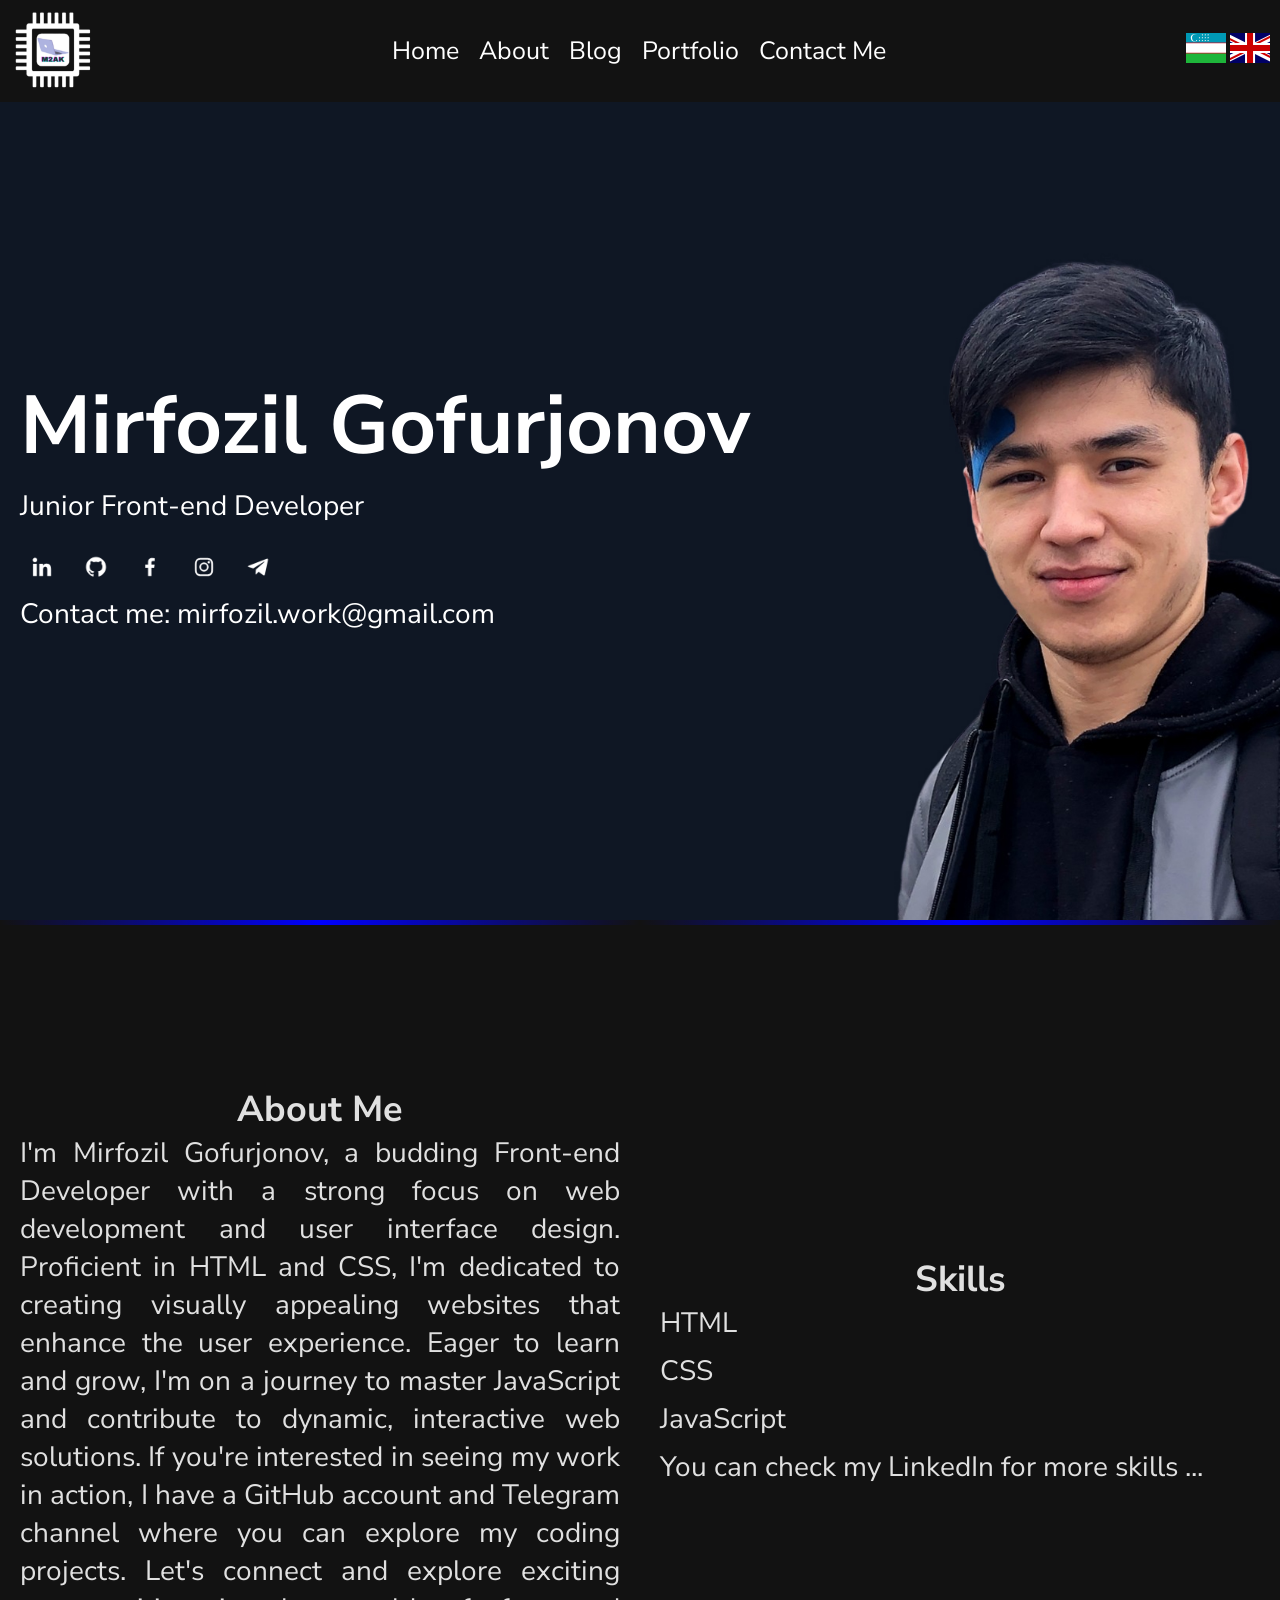
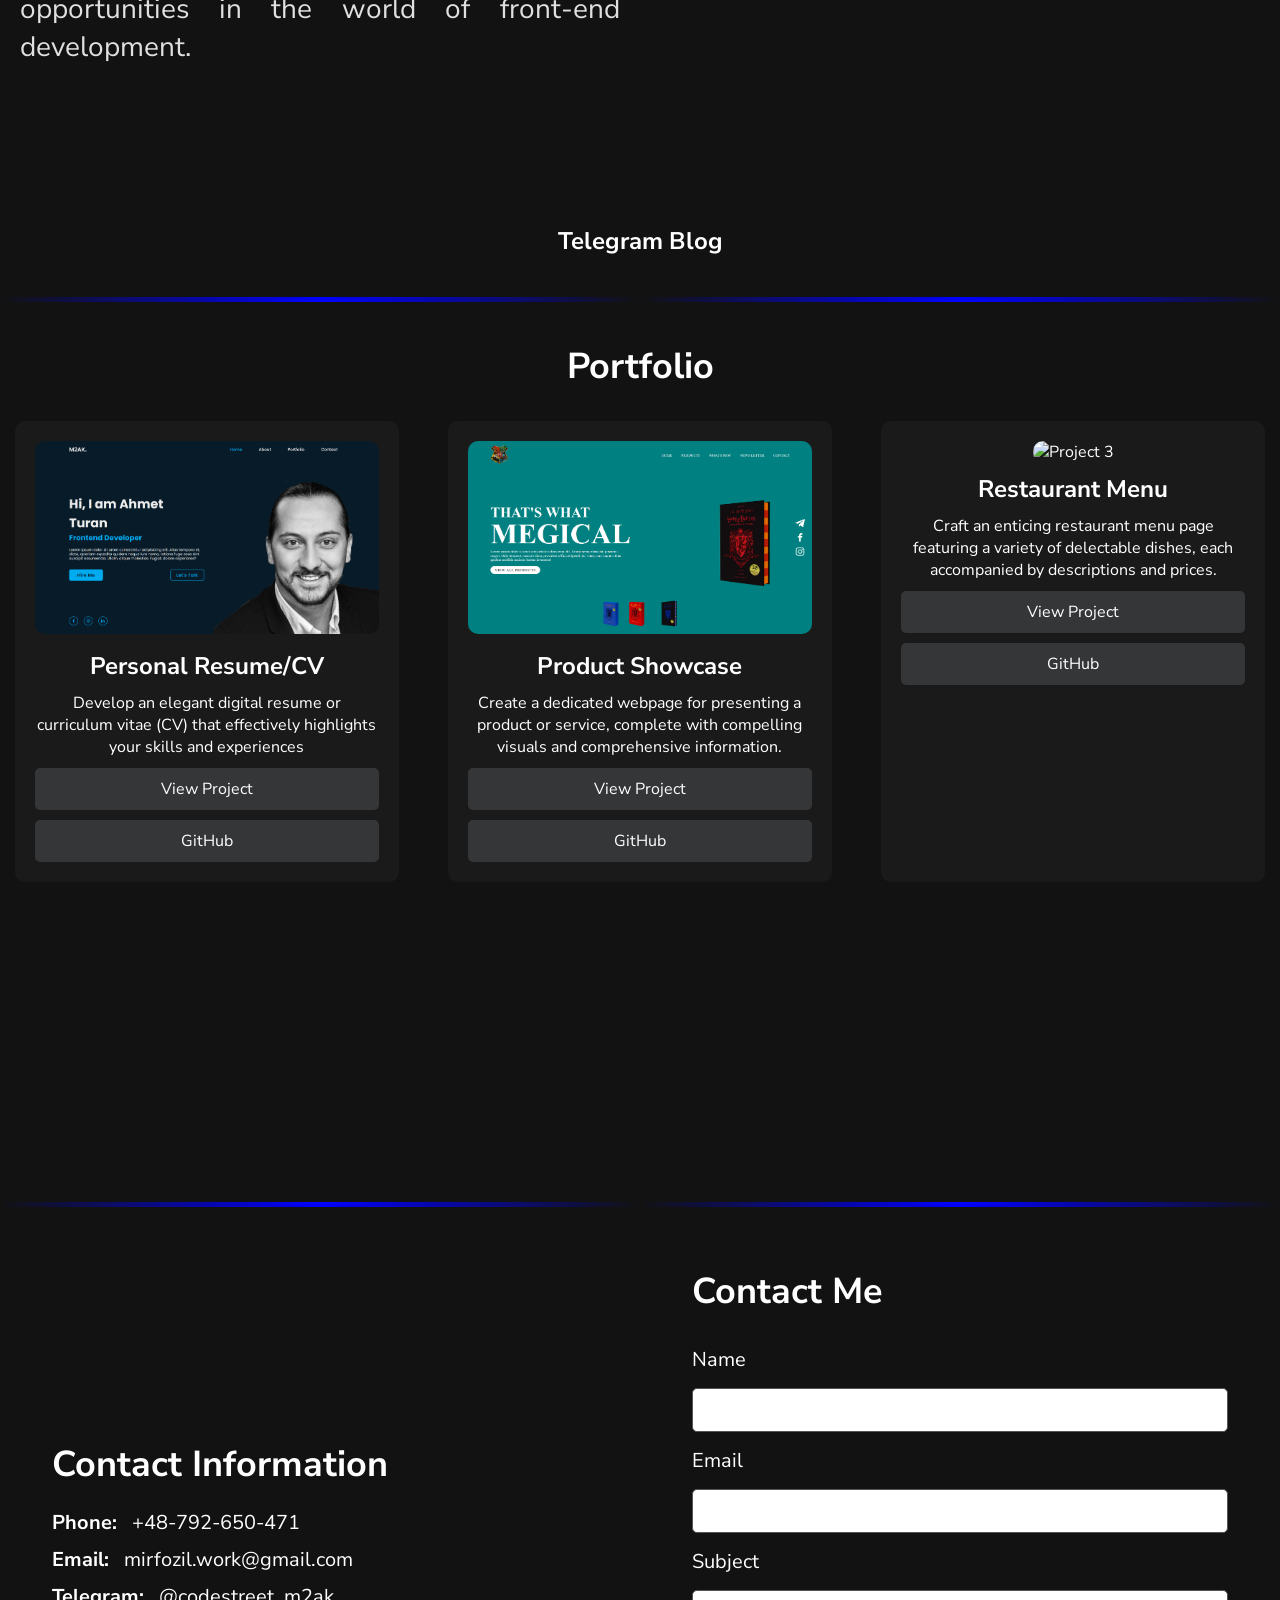
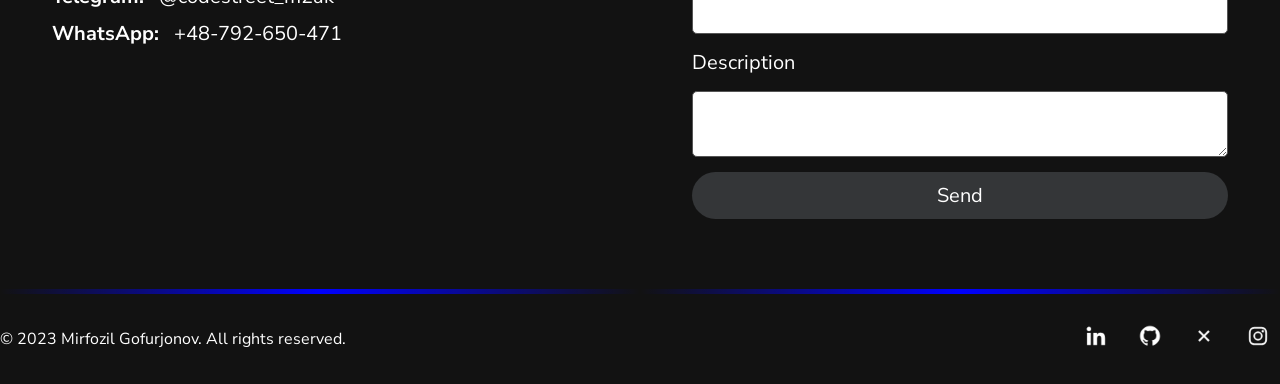
==== index.html @ dca867b8 "first commit" ====
<!DOCTYPE html>
<html lang="en">
<head>
    <meta charset="UTF-8">
    <meta name="viewport" content="width=device-width, initial-scale=1.0">
    <!-- Styles -->
    <link rel="stylesheet" href="styles.css">
    <!-- Fonts -->
    <link rel="preconnect" href="https://fonts.googleapis.com">
    <link rel="preconnect" href="https://fonts.gstatic.com" crossorigin>
    <link href="https://fonts.googleapis.com/css2?family=Nunito+Sans:ital,opsz,wght@0,6..12,200;0,6..12,300;0,6..12,400;0,6..12,500;0,6..12,600;0,6..12,700;0,6..12,800;0,6..12,900;0,6..12,1000;1,6..12,200;1,6..12,300;1,6..12,400;1,6..12,500;1,6..12,600;1,6..12,700;1,6..12,800;1,6..12,900;1,6..12,1000&display=swap" rel="stylesheet">
    <!-- Title -->
    <title>Mirfozil Gofurjonov's Portfolio</title>
</head>
<body>

    <header class="dark-header">
        <div class="logo">
            <a href="Uzb_index.html"><img src="img/logo/logo.png" alt="logo"></a>
        </div>
        <nav>
            <ul>
                <li><a href="#home">Home</a></li>
                <li><a href="#about">About</a></li>
                <li><a href="#blog">Blog</a></li>
                <li><a href="#portfolio">Portfolio</a></li>
                <li><a href="#contact">Contact Me</a></li>
            </ul>
        </nav>
        <div class="language-flags">
            <a href="Uzb_index.html"><img src="img/flag/uzb.svg" alt="Uzbek Flag"></a>
            <a href="index.html"><img src="img/flag/gbr.svg" alt="English Flag"></a>
        </div>
    </header>

    <section id="home" class="home-section">
        <div class="home-content">
            <h2>Mirfozil Gofurjonov</h2>
            <p>Junior Front-end Developer</p>
            <div class="social-links">
                <a href="https://www.linkedin.com/in/m2ak-mirfozil/" target="_blank" title="LinkedIn">
                    <img src="img/icon/linkedin-logo-24.png" alt="LinkedIn">
                </a>
                <a href="https://github.com/m2ak-dev" target="_blank" title="GitHub">
                    <img src="img/icon/github-logo-24.png" alt="GitHub">
                </a>
                <a href="https://www.facebook.com/charlie.mirfozil" target="_blank" title="Facebook">
                    <img src="img/icon/facebook-logo-24.png" alt="Facebook">
                </a>
                <a href="https://www.instagram.com/mirfozil_pl/" target="_blank" title="Instagram">
                    <img src="img/icon/instagram-logo-24.png" alt="Instagram">
                </a>
                <a href="https://t.me/codestreet_m2ak" target="_blank" title="Telegram">
                    <img src="img/icon/telegram-logo-24.png" alt="Telegram">
                </a>
            </div>
            <p class="contact-me">
                Contact me: <a href="mailto:mirfozil.work@gmail.com">mirfozil.work@gmail.com</a>
            </p>
        </div>
    </section>

    <hr class="border-sections">

    <section id="about" class="about-section">
        <div class="about-summary">
            <h2>About Me</h2>
            <p>
                I'm Mirfozil Gofurjonov, a budding Front-end Developer with a strong focus on web development and user interface design. Proficient in HTML and CSS, I'm dedicated to creating visually appealing websites that enhance the user experience. Eager to learn and grow, I'm on a journey to master JavaScript and contribute to dynamic, interactive web solutions. If you're interested in seeing my work in action, I have a GitHub account and Telegram channel where you can explore my coding projects. Let's connect and explore exciting opportunities in the world of front-end development.
            </p>
        </div>
        <div class="skills">
            <h2>Skills</h2>
            <ul>
                <li>HTML</li>
                <li>CSS</li>
                <li>JavaScript</li>
                <a href="https://www.linkedin.com/in/m2ak-mirfozil/details/skills/"><li>You can check my LinkedIn for more skills ...</li></a>
                <!-- skills here -->
            </ul>
        </div>
    </section>
    
    <section id="blog" class="blog-section">        
        <h2>Telegram Blog</h2>
        <div id="telegram-post-container">
            <div class="telegram-post">
                <script async src="https://telegram.org/js/telegram-widget.js?22" data-telegram-post="codestreet/151" data-width="100%" data-userpic="true" data-color="343638" data-dark="1" data-dark-color="FFFFFF"></script>
            </div>
            <div class="telegram-post">
                <script async src="https://telegram.org/js/telegram-widget.js?22" data-telegram-post="codestreet/153" data-width="100%" data-userpic="true" data-color="343638" data-dark="1" data-dark-color="FFFFFF"></script>
            </div>
            <div class="telegram-post">
                <script async src="https://telegram.org/js/telegram-widget.js?22" data-telegram-post="codestreet/175" data-width="100%" data-userpic="true" data-color="343638" data-dark="1" data-dark-color="FFFFFF"></script>
            </div>
        </div>        
            <!-- more blog posts here -->
        </div>
    </section>
    
    <hr class="border-sections">

    <section id="portfolio" class="portfolio-section">
        <h2>Portfolio</h2>
        <div class="projects">
            <!-- Project 1 -->
            <div class="project">
                <img src="img/projects/project 1.png" alt="Project 1">
                <h3>Personal Resume/CV</h3>
                <p>Develop an elegant digital resume or curriculum vitae (CV) that effectively highlights your skills and experiences</p>
                <a href="https://enchanting-halva-7fa285.netlify.app/" target="_blank">View Project</a>
                <a href="https://github.com/m2ak-dev/6-project" target="_blank">GitHub</a>
            </div>
    
            <!-- Project 2 -->
            <div class="project">
                <img src="img/projects/project 2.png" alt="Project 2">
                <h3>Product Showcase</h3>
                <p>Create a dedicated webpage for presenting a product or service, complete with compelling visuals and comprehensive information.</p>
                <a href="https://sage-semifreddo-724158.netlify.app/" target="_blank">View Project</a>
                <a href="https://github.com/m2ak-dev/8-project" target="_blank">GitHub</a>
            </div>
    
            <!-- Project 3 -->
            <div class="project">
                <img src="img/projects/project 3.png" alt="Project 3">
                <h3>Restaurant Menu</h3>
                <p>Craft an enticing restaurant menu page featuring a variety of delectable dishes, each accompanied by descriptions and prices.</p>
                <a href="https://stately-wisp-ce8a71.netlify.app/" target="_blank">View Project</a>
                <a href="https://github.com/m2ak-dev/7-project" target="_blank">GitHub</a>
            </div>
        </div>
    </section>
    
    <hr class="border-sections">

    <section id="contact" class="contact-section">
        <div class="contact-info">
            <h2>Contact Information</h2>
            <ul>
                <li><strong>Phone:</strong> +48-792-650-471</li>
                <li><strong>Email:</strong> <a href="mailto:mirfozil.work@gmail.com">mirfozil.work@gmail.com</a></li>
                <li><strong>Telegram:</strong> <a href="codestreet_m2ak" target="_blank">@codestreet_m2ak</a></li>
                <li><strong>WhatsApp:</strong> +48-792-650-471</li>
            </ul>
        </div>

        <div class="contact-form">
            <h2>Contact Me</h2>
            <form name="contact" method="POST" data-netlify="true" data-netlify-honeypot="bot-field">
                <label for="name">Name</label>
                <input type="text" id="name" name="name" required>
                
                <label for="email">Email</label>
                <input type="email" id="email" name="email" required>
                
                <label for="subject">Subject</label>
                <input type="text" id="subject" name="subject" required>
                
                <label for="description">Description</label>
                <textarea id="description" name="description" required></textarea>
                
                <button type="submit">Send</button>
            </form>
        </div>
    </section>

    <hr class="border-sections">
    
    <footer class="footer-section">
        <div class="footer-content">
            <p>&copy; 2023 Mirfozil Gofurjonov. All rights reserved.</p>
            <div class="social-links">
                <a href="https://www.linkedin.com/in/m2ak-mirfozil/" target="_blank">
                    <img src="img/icon/linkedin-logo-24.png" alt="LinkedIn">
                </a>
                <a href="https://github.com/m2ak-dev" target="_blank">
                    <img src="img/icon/github-logo-24.png" alt="GitHub">
                </a>
                <a href="https://twitter.com/MirfozilG" target="_blank">
                    <img src="img/icon/x-regular-24.png" alt="Twitter">
                </a>
                <a href="https://www.instagram.com/mirfozil_pl/" target="_blank">
                    <img src="img/icon/instagram-logo-24.png" alt="Instagram">
                </a>
            </div>
        </div>
    </footer>
      

</body>
</html>
---- styles.css ----
* {
    margin: 0;
    padding: 0;
    box-sizing: border-box;
    font-family: 'Nunito Sans', sans-serif;
}

body {
    font-family: 'Nunito Sans', sans-serif;
    background-color: #121212; 
    color: #FFFFFF; 
    margin: 0;
    padding: 0;
}

/* Header Section */
.dark-header {
    background-color: transparent;
    padding: 10px;
    display: flex;
    justify-content: space-between;
    align-items: center;
}

/* Logo or Name */
.logo img{
    height: 82px;
    display: flex;
    align-items: center;
}

/* Navigation Menu */
nav ul {
    height: 12%;
    display: flex;
    align-items: center;
    list-style: none;
    display: flex;
    gap: 20px;
}

nav ul li {
    font-size: 18px;
}

nav ul li a {
    font-size: 25px;
    color: #FFFFFF;
    text-decoration: none;
}

/* Language Flags */
.language-flags a {
    text-decoration: none;
}

.language-flags img {
    width: 40px;
}

/* Home Section */
.home-section {
    background-image: url("img/homelast.jpg");
    background-size: cover;
    background-position: center;
    background-repeat: no-repeat;
    color: #FFFFFF;
    text-align: center;
    height: calc(100vh - 82px);
    display: flex;
    align-items: center;
}

.home-content {
    text-align: left;
    padding: 0 20px;
    align-items: center;
    justify-content: flex-start;
}

.home-content h2 {
    font-size: 82px;
    margin-bottom: 5px;
}

.home-content p {
    font-size: 28px;
    margin-bottom: 20px;
}

.social-links a {
    display: inline-block;
    margin: 10px;
}

.contact-me a {
    text-decoration: none;
    color: #FFFFFF;
}

/* About Me Section */
.about-section {
    align-items: center;
    display: flex;
    justify-content: center;
    background-size: cover;
    background-position: center;
    background-repeat: no-repeat;
    color: #E0E0E0;
    height: 100vh;
}

/* Summary on the Left */
.about-summary {
    width: 50%;
    text-align: left;
    padding: 20px;
}

.about-summary h2 {
    text-align: center;
    font-size: 36px;
}

.about-summary p {
    text-align: justify;
    font-size: 28px;
}

.about-summary,
.skills {
    
    width: 50%;
    text-align: left;
    padding: 20px;
}

/* Skills on the Right */
.skills {
    width: 50%;
    text-align: center;
    padding: 20px;
}

.skills h2 {
    font-size: 36px;
}

/* Skills List Styles */
.skills ul {
    text-align: left;
    list-style: none;
    padding-left: 0;
}

.skills ul li {
    font-size: 28px;
    margin-bottom: 10px;
}

.skills ul a {
    text-decoration: none;
    color: #E0E0E0;
}

/* blog section */
.blog-section {
    text-align: center;
}

#telegram-post-container {
    margin-top: 20px;
    margin-bottom: 20px;
    display: flex;
    gap: 20px;
    justify-content: center;
    align-items: flex-start;
}

.telegram-post {
    width: 30%;
    display: flex;
    flex-direction: column;
}

.telegram-post .telegram-widget-content {
    flex: 1;
}

/* Portfolio Section */
.portfolio-section {
    background-color: #121212;
    color: #FFFFFF;
    padding: 40px 0;
    height: 100vh;
}

.portfolio-section h2 {
    font-size: 36px;
    text-align: center;
    margin-bottom: 30px;
}

.projects {
    display: flex;
    justify-content: space-around;
    flex-wrap: wrap;
    gap: 20px;
}

.project {
    background-color: #1a1a1a;
    border-radius: 10px;
    padding: 20px;
    width: 30%; /* Adjust the width as needed for the layout */
    text-align: center;
}

.project img {
    width: 100%;
    border-radius: 10px;
}

.project h3 {
    font-size: 24px;
    margin: 10px 0;
}

.project p {
    font-size: 16px;
}

.project a {
    display: block;
    margin-top: 10px;
    text-decoration: none;
    color: #FFFFFF;
    background-color: #343638;
    padding: 10px;
    border-radius: 5px;
    transition: background-color 0.3s;
}

.project a:hover {
    background-color: #555;
}

@media (max-width: 768px) {
    .projects {
        flex-direction: column;
        align-items: center;
    }

    .project {
        width: 90%;
    }
}

/* Contact Section */
.contact-section {
    background-color: #121212;
    color: #FFFFFF;
    padding: 40px 0;
    display: flex;
    justify-content: space-around;
    align-items: center;
}

.contact-info, .contact-form {
    width: 45%;
    padding: 20px;
}

.contact-info h2, .contact-form h2 {
    font-size: 36px;
    margin-bottom: 20px;
}

.contact-info ul {
    list-style: none;
    padding: 0;
}

.contact-info li {
    font-size: 20px;
    margin: 10px 0;
}

.contact-info strong {
    margin-right: 10px;
}

.contact-info a {
    text-decoration: none;
    color: #FFFFFF;
}

.contact-form form {
    display: flex;
    flex-direction: column;
}

.contact-form label {
    font-size: 20px;
    margin: 10px 0;
}

.contact-form input,
.contact-form textarea {
    padding: 10px;
    margin: 5px 0;
    border: 1px solid #555;
    border-radius: 5px;
    font-size: 16px;
}

.contact-form button {
    padding: 10px;
    margin: 10px 0;
    background-color: #343638;
    color: #FFFFFF;
    border: none;
    border-radius: 30px;
    font-size: 20px;
    cursor: pointer;
    transition: background-color 0.3s;
}

.contact-form button:hover {
    background-color: #555;
}

@media (max-width: 768px) {
    .contact-section {
        flex-direction: column;
    }

    .contact-info, .contact-form {
        width: 100%;
    }
}

button:hover {
    background-color: #555; 
    color: #FFFFFF;
    box-shadow: 2px 2px 5px rgba(0, 0, 0, 0.2); 
}

button:active {
    background-color: #ffffff; 
    color: #000000; 
    box-shadow: 2px 2px 5px rgba(0, 0, 0, 0.2); 
}

/* footer */
.footer-section {
    background-color: #121212;
    color: #FFFFFF;
    padding: 20px 0;
    text-align: center;
}

.footer-content {
    display: flex;
    justify-content: space-between;
    align-items: center;
    flex-wrap: wrap;
}

.footer-content p {
    font-size: 16px;
}

.social-links {
    display: flex;
    gap: 10px;
}

.social-links a img {
    width: 24px;
    height: 24px;
    transition: transform 0.2s;
}

.social-links a img:hover {
    transform: scale(1.2);
}

.border-sections {
    border: none;
    height: 5px;
    background: linear-gradient(90deg, transparent 0%, #00f 25%, transparent 50%, #00f 75%, transparent 100%);
    background-size: 100% 5px;
    background-repeat: no-repeat;
}
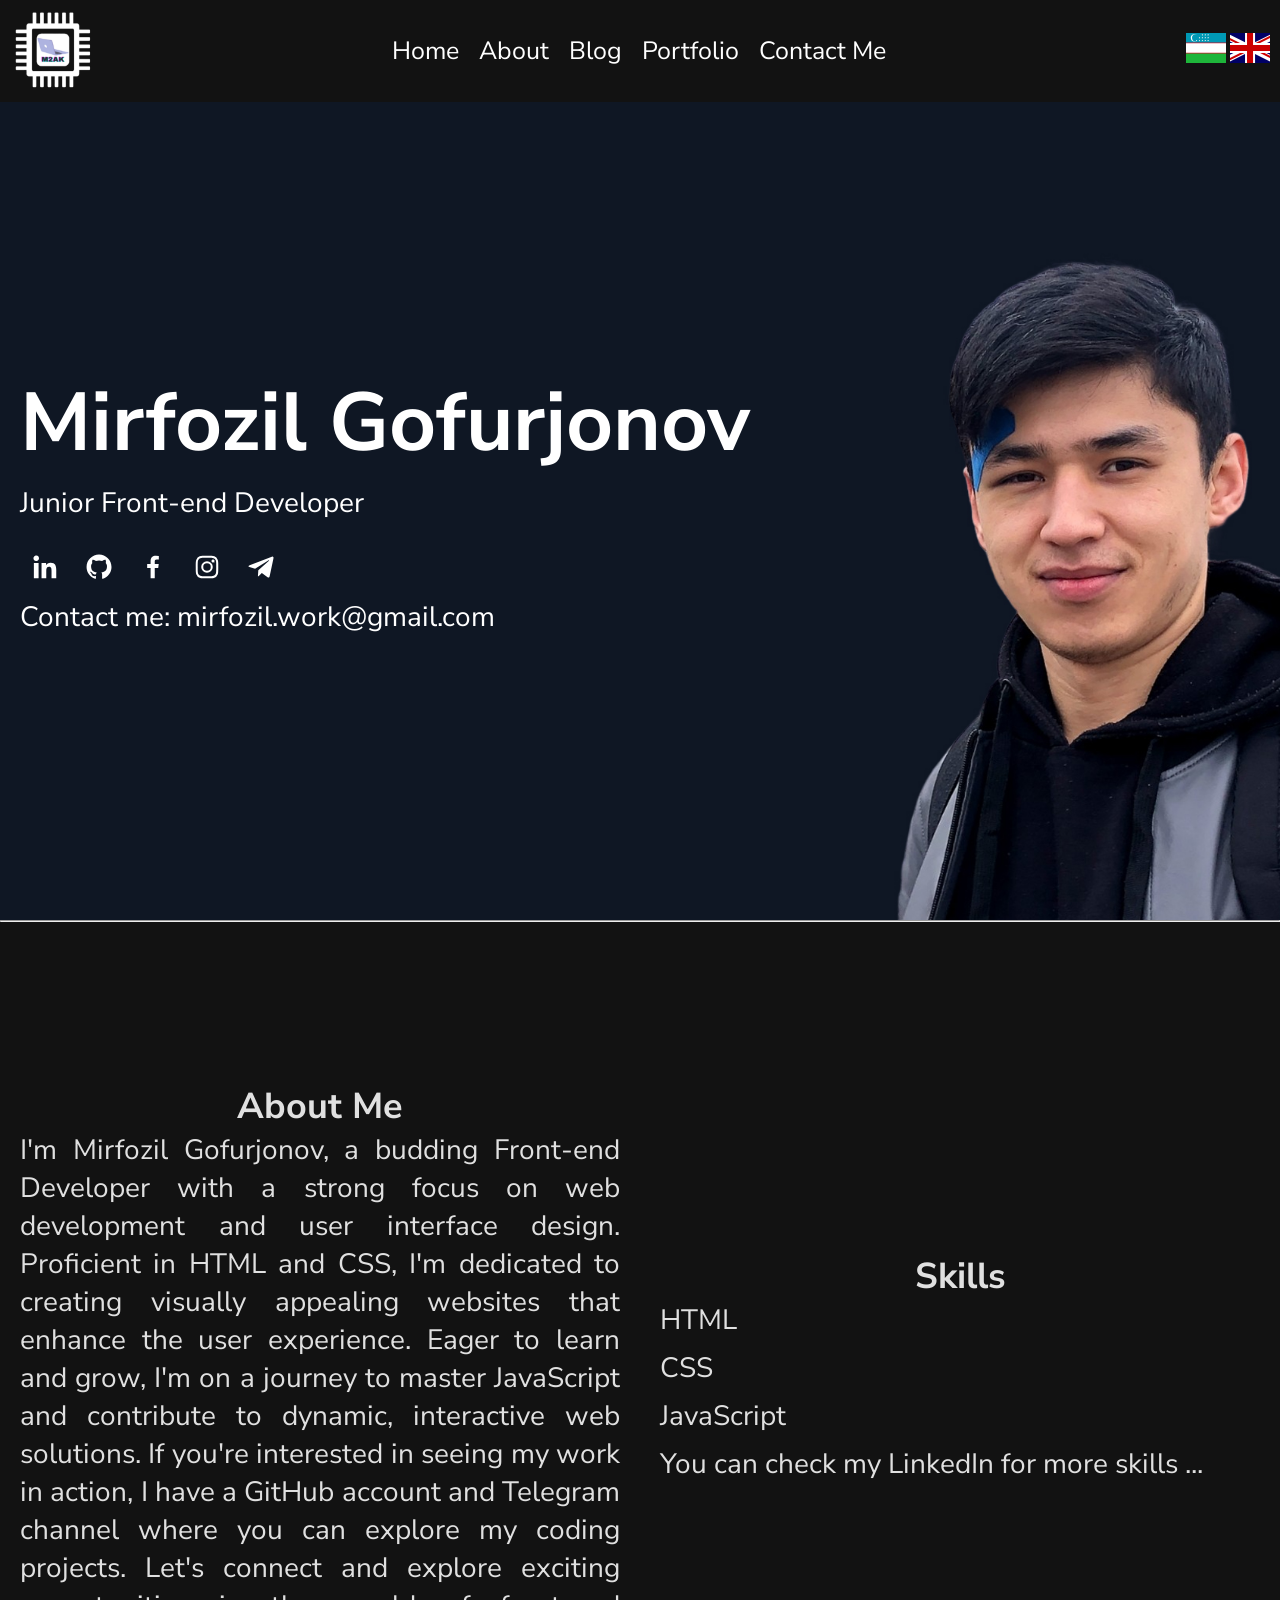
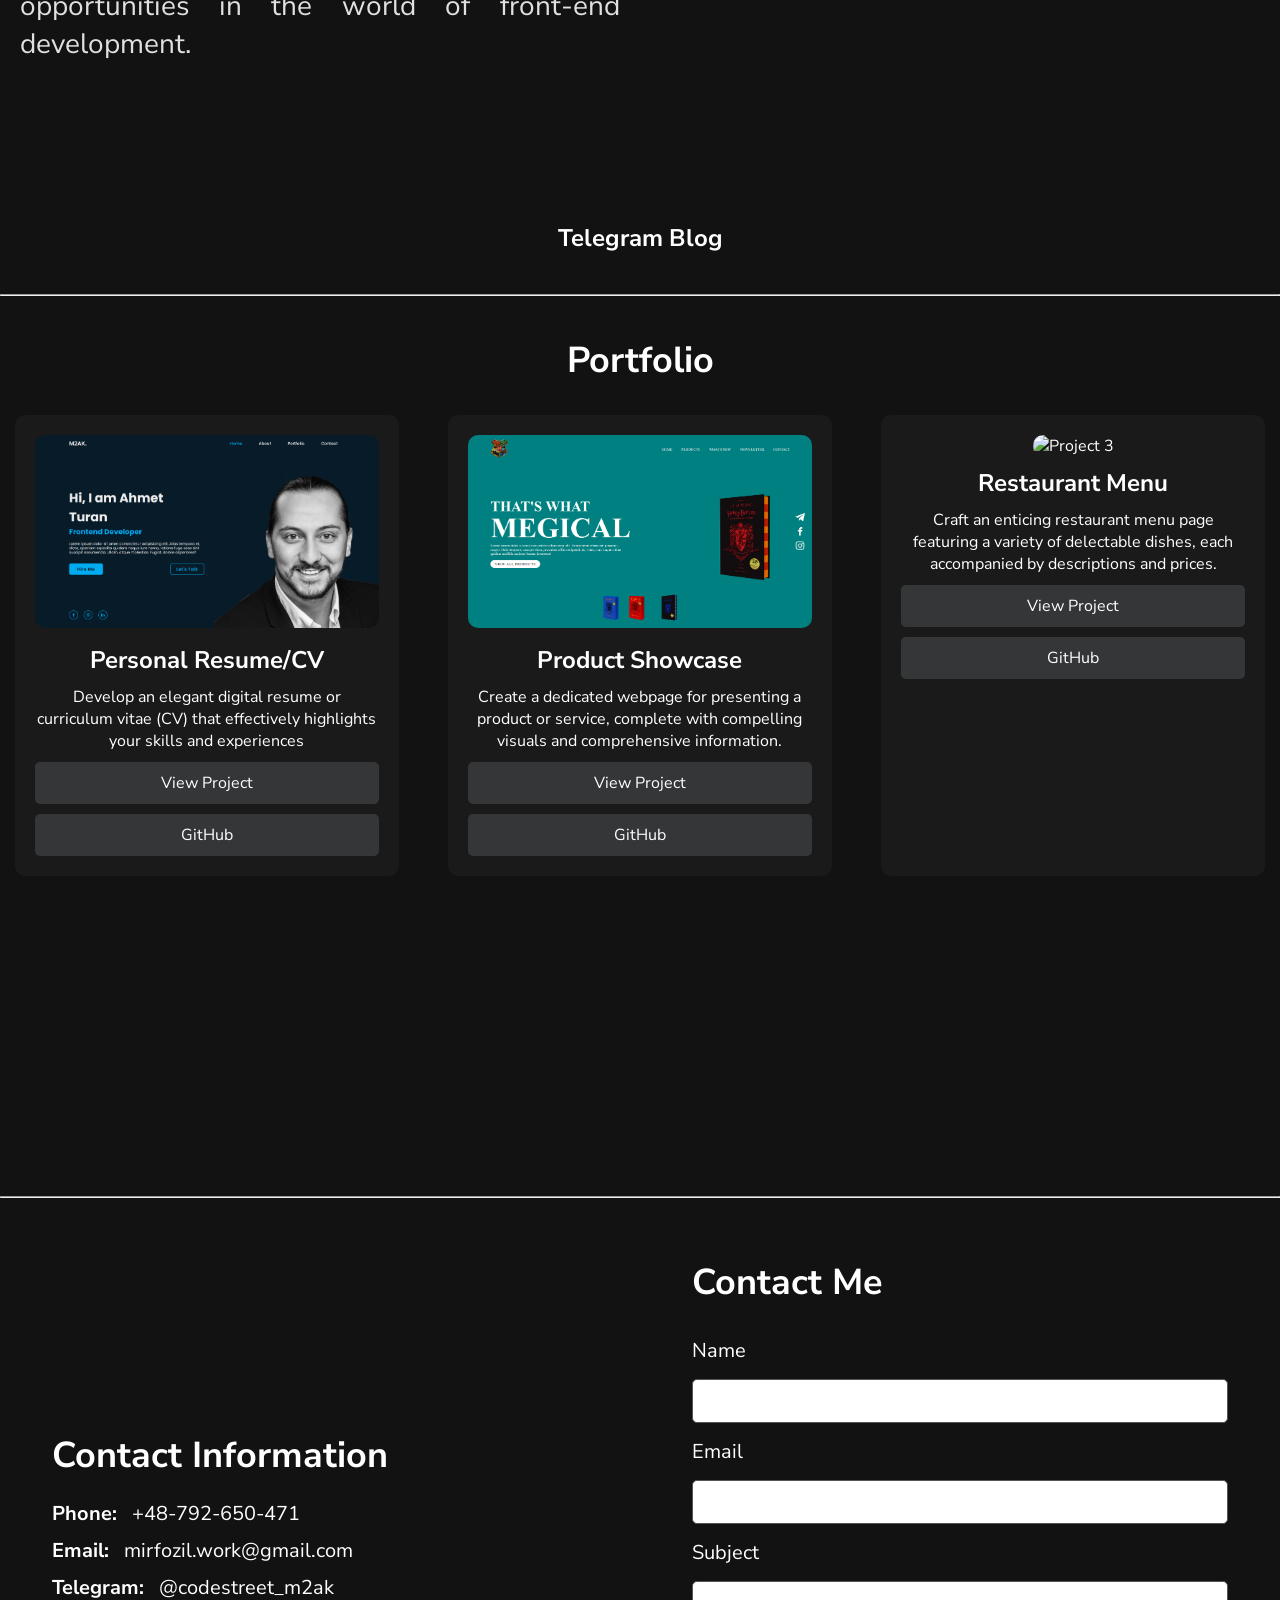
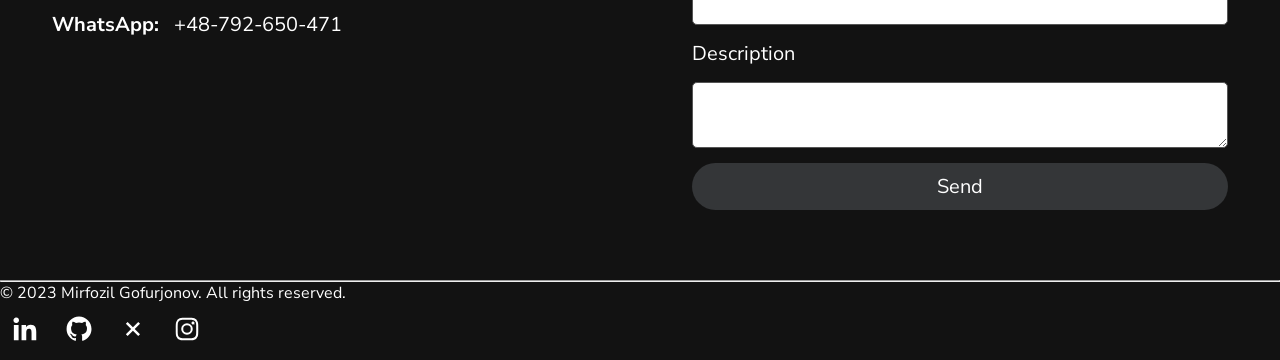
==== commit 9635b9c6: "just responsive" ====
--- a/index.html
+++ b/index.html
@@ -18,6 +18,22 @@
         <div class="logo">
             <a href="Uzb_index.html"><img src="img/logo/logo.png" alt="logo"></a>
         </div>
+        <!-- mobile menu for respon -->
+        <div class="mobile-menu">
+            <div class="menu-icon">
+                <div class="bar"></div>
+                <div class="bar"></div>
+                <div class="bar"></div>
+            </div>
+            <ul class="menu-items">
+                <li><a href="#home">Home</a></li>
+                <li><a href="#about">About</a></li>
+                <li><a href="#blog">Blog</a></li>
+                <li><a href="#portfolio">Portfolio</a></li>
+                <li><a href="#contact">Contact Me</a></li>
+            </ul>
+        </div>
+        <!-- End of mobile menu code -->
         <nav>
             <ul>
                 <li><a href="#home">Home</a></li>
@@ -188,5 +204,10 @@
     </footer>
       
 
+
+
+
+    <script src="menu.js"></script>
+ 
 </body>
 </html>
--- a/styles.css
+++ b/styles.css
@@ -29,6 +29,29 @@
     align-items: center;
 }
 
+/* start of responsive */
+.mobile-menu {
+    display: none; /* mobile responsive */
+}
+
+.menu-icon {
+    display: block; 
+    cursor: pointer; 
+}
+
+.menu-items {
+    list-style: none;
+    display: none;
+}
+
+.bar {
+    width: 25px;
+    height: 3px;
+    background-color: #fff;
+    margin: 4px 0;
+}
+/* end of responsive */
+
 /* Navigation Menu */
 nav ul {
     height: 12%;
@@ -62,7 +85,7 @@
 .home-section {
     background-image: url("img/homelast.jpg");
     background-size: cover;
-    background-position: center;
+    background-position: center center;
     background-repeat: no-repeat;
     color: #FFFFFF;
     text-align: center;
@@ -330,66 +353,43 @@
     background-color: #555;
 }
 
+/* responsive (Iphone se) */
+
 @media (max-width: 768px) {
-    .contact-section {
+    .mobile-menu {
+        display: block; 
+    }
+
+    nav ul {
+        display: none; 
+    }
+
+    .menu-items.active {
+        display: flex;
         flex-direction: column;
     }
-
-    .contact-info, .contact-form {
-        width: 100%;
-    }
-}
-
-button:hover {
-    background-color: #555; 
-    color: #FFFFFF;
-    box-shadow: 2px 2px 5px rgba(0, 0, 0, 0.2); 
-}
-
-button:active {
-    background-color: #ffffff; 
-    color: #000000; 
-    box-shadow: 2px 2px 5px rgba(0, 0, 0, 0.2); 
-}
-
-/* footer */
-.footer-section {
-    background-color: #121212;
-    color: #FFFFFF;
-    padding: 20px 0;
-    text-align: center;
-}
-
-.footer-content {
-    display: flex;
-    justify-content: space-between;
-    align-items: center;
-    flex-wrap: wrap;
-}
-
-.footer-content p {
-    font-size: 16px;
-}
-
-.social-links {
-    display: flex;
-    gap: 10px;
-}
-
-.social-links a img {
-    width: 24px;
-    height: 24px;
-    transition: transform 0.2s;
-}
-
-.social-links a img:hover {
-    transform: scale(1.2);
-}
-
-.border-sections {
-    border: none;
-    height: 5px;
-    background: linear-gradient(90deg, transparent 0%, #00f 25%, transparent 50%, #00f 75%, transparent 100%);
-    background-size: 100% 5px;
-    background-repeat: no-repeat;
-}
+}
+
+@media (max-width: 380px) {
+    .home-content h2 {
+        font-size: 25px;
+    }
+
+    .home-content p {
+        font-size: 9px;
+        line-height: 1.5;
+    }
+    .social-links a {
+        margin: 5px;
+    }
+
+    .social-links img {
+        width: 20px;
+    }
+}
+
+@media (max-width: 380px) {
+    .home-section {
+        background-position: left center;
+    }
+}
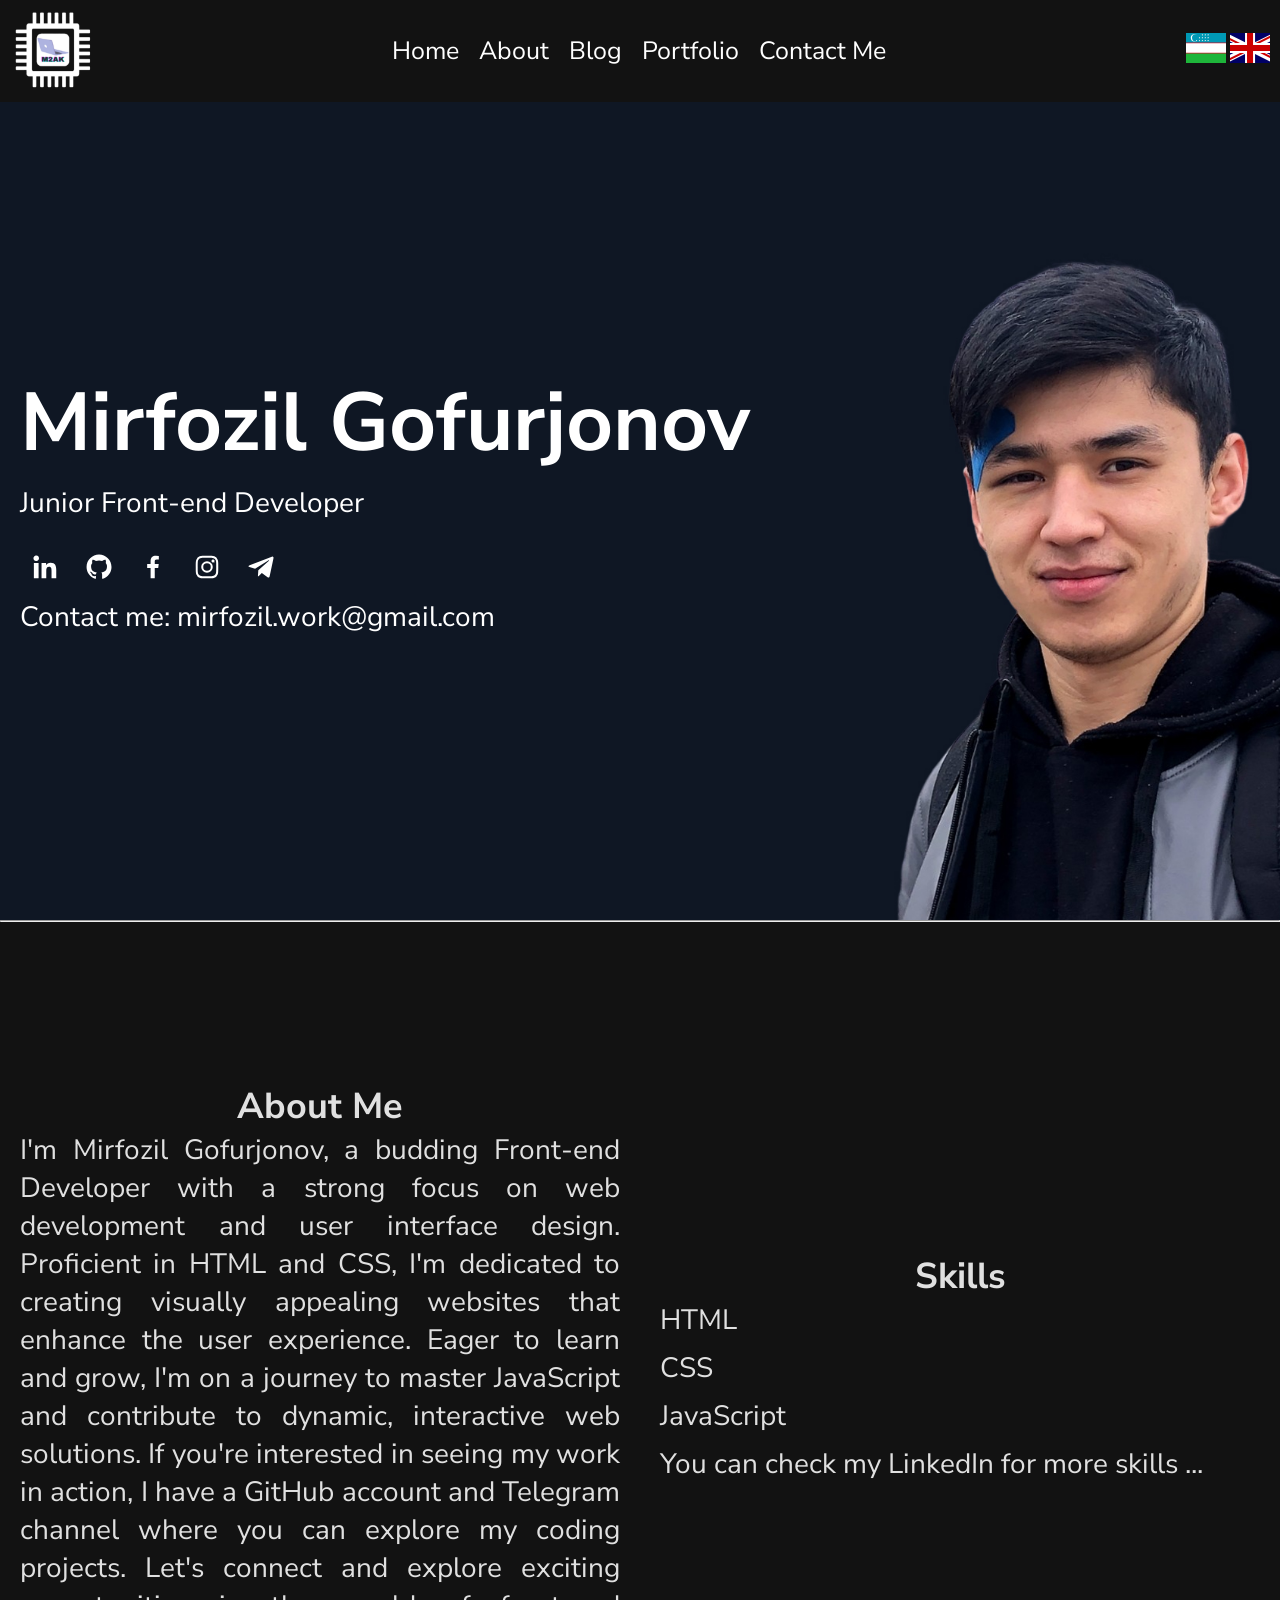
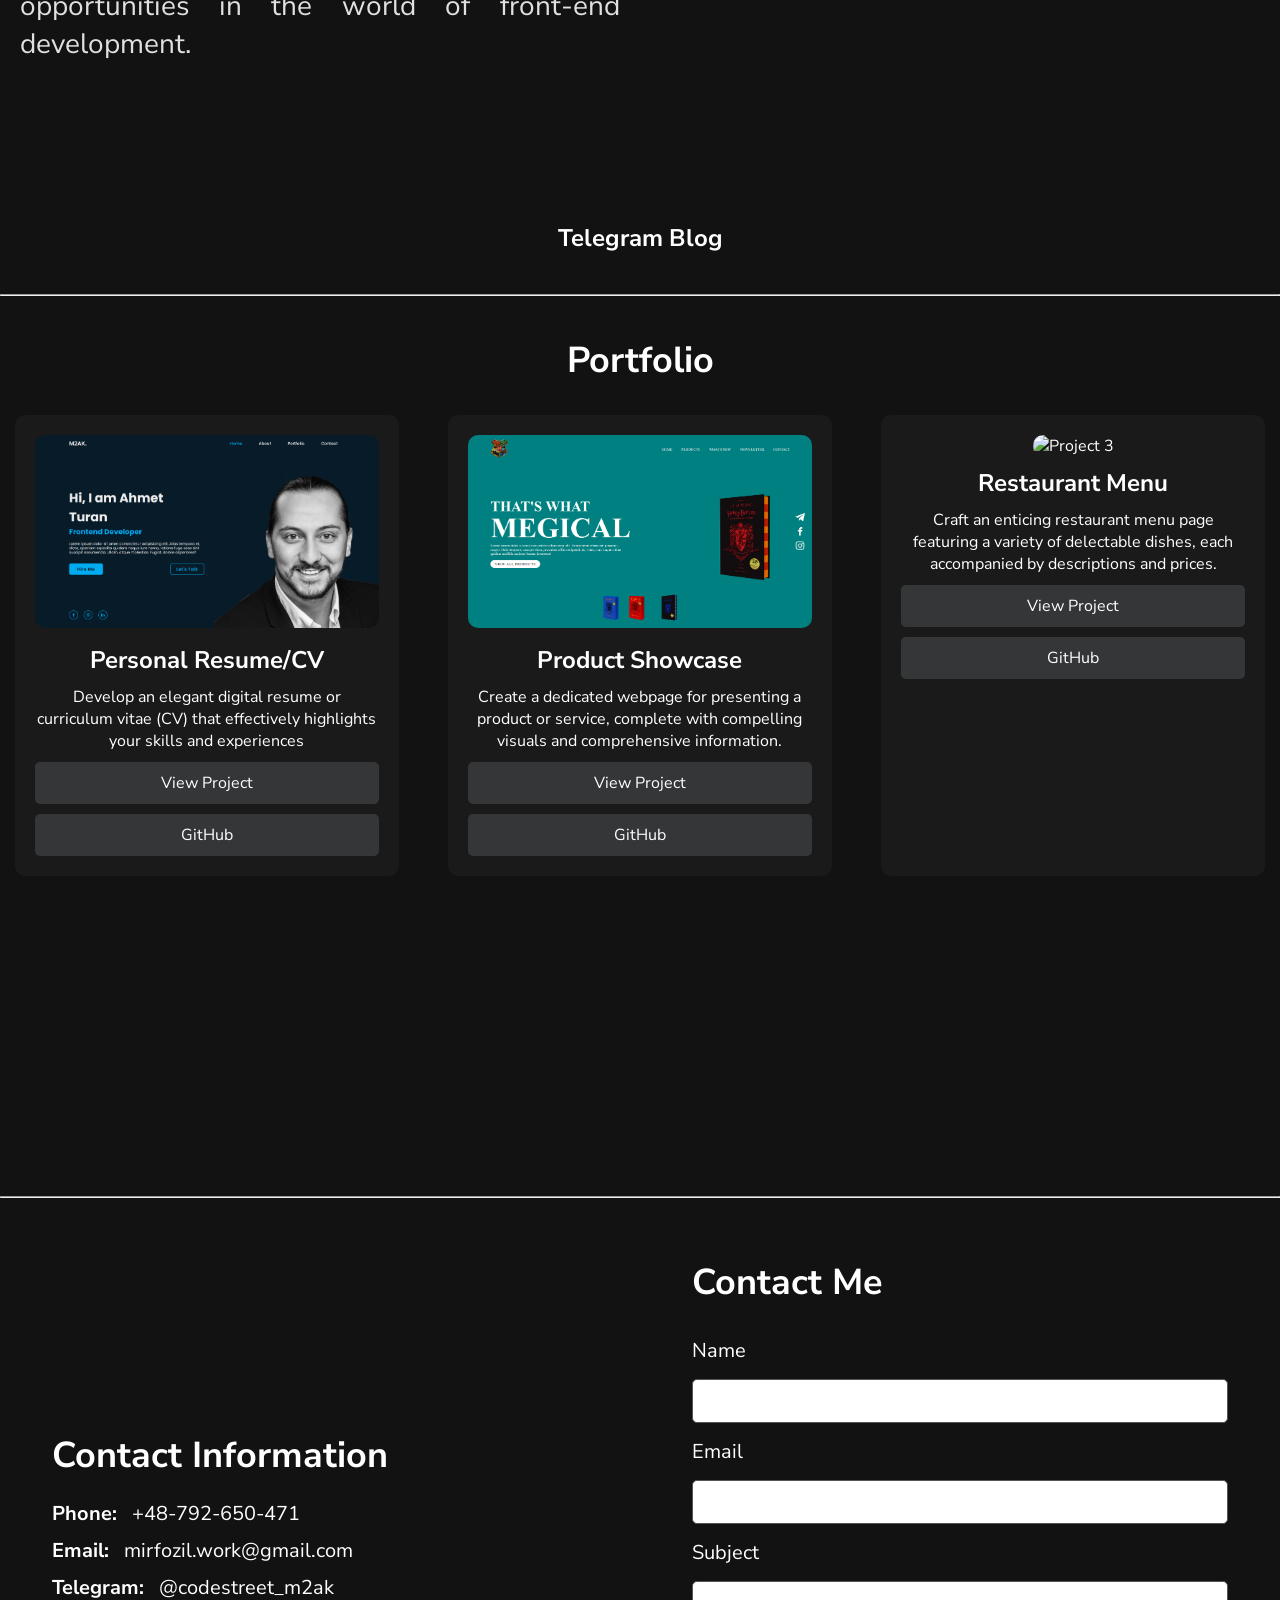
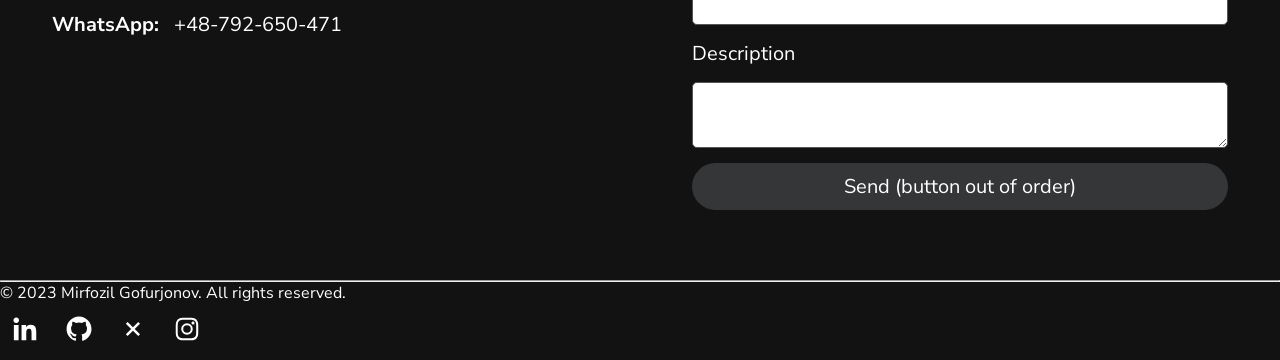
==== commit a1ba3e27: "edit button" ====
--- a/index.html
+++ b/index.html
@@ -9,6 +9,8 @@
     <link rel="preconnect" href="https://fonts.googleapis.com">
     <link rel="preconnect" href="https://fonts.gstatic.com" crossorigin>
     <link href="https://fonts.googleapis.com/css2?family=Nunito+Sans:ital,opsz,wght@0,6..12,200;0,6..12,300;0,6..12,400;0,6..12,500;0,6..12,600;0,6..12,700;0,6..12,800;0,6..12,900;0,6..12,1000;1,6..12,200;1,6..12,300;1,6..12,400;1,6..12,500;1,6..12,600;1,6..12,700;1,6..12,800;1,6..12,900;1,6..12,1000&display=swap" rel="stylesheet">
+    <link rel="icon" href="img/icon site.png" type="image/png">
+    <link rel="shortcut icon" href="img/icon site.png" type="image/png">
     <!-- Title -->
     <title>Mirfozil Gofurjonov's Portfolio</title>
 </head>
@@ -100,15 +102,31 @@
     <section id="blog" class="blog-section">        
         <h2>Telegram Blog</h2>
         <div id="telegram-post-container">
-            <div class="telegram-post">
-                <script async src="https://telegram.org/js/telegram-widget.js?22" data-telegram-post="codestreet/151" data-width="100%" data-userpic="true" data-color="343638" data-dark="1" data-dark-color="FFFFFF"></script>
-            </div>
-            <div class="telegram-post">
-                <script async src="https://telegram.org/js/telegram-widget.js?22" data-telegram-post="codestreet/153" data-width="100%" data-userpic="true" data-color="343638" data-dark="1" data-dark-color="FFFFFF"></script>
-            </div>
-            <div class="telegram-post">
-                <script async src="https://telegram.org/js/telegram-widget.js?22" data-telegram-post="codestreet/175" data-width="100%" data-userpic="true" data-color="343638" data-dark="1" data-dark-color="FFFFFF"></script>
-            </div>
+
+            <div class="blogblog">
+                <div class="telegram-post">
+                    <script async src="https://telegram.org/js/telegram-widget.js?22" data-telegram-post="codestreet/151" data-width="100%" data-userpic="true" data-color="343638" data-dark="1" data-dark-color="FFFFFF"></script>
+                </div>    
+            </div>
+
+            <div class="blogblog">
+                <div class="telegram-post">
+                    <script async src="https://telegram.org/js/telegram-widget.js?22" data-telegram-post="codestreet/153" data-width="100%" data-userpic="true" data-color="343638" data-dark="1" data-dark-color="FFFFFF"></script>
+                </div>
+            </div>
+
+            <div class="blogblog">
+                <div class="telegram-post">
+                    <script async src="https://telegram.org/js/telegram-widget.js?22" data-telegram-post="codestreet/175" data-width="100%" data-userpic="true" data-color="343638" data-dark="1" data-dark-color="FFFFFF"></script>
+                </div>
+            </div>
+
+            <div class="blogblog">
+                <div class="telegram-post">
+                    <script async src="https://telegram.org/js/telegram-widget.js?22" data-telegram-post="codestreet/157" data-width="100%" data-color="343638" data-dark="1" data-dark-color="FFFFFF"></script>
+                </div>
+            </div>
+
         </div>        
             <!-- more blog posts here -->
         </div>
@@ -119,6 +137,7 @@
     <section id="portfolio" class="portfolio-section">
         <h2>Portfolio</h2>
         <div class="projects">
+
             <!-- Project 1 -->
             <div class="project">
                 <img src="img/projects/project 1.png" alt="Project 1">
@@ -145,6 +164,7 @@
                 <a href="https://stately-wisp-ce8a71.netlify.app/" target="_blank">View Project</a>
                 <a href="https://github.com/m2ak-dev/7-project" target="_blank">GitHub</a>
             </div>
+
         </div>
     </section>
     
@@ -176,7 +196,7 @@
                 <label for="description">Description</label>
                 <textarea id="description" name="description" required></textarea>
                 
-                <button type="submit">Send</button>
+                <button type="submit">Send (button out of order)</button>
             </form>
         </div>
     </section>
@@ -202,12 +222,8 @@
             </div>
         </div>
     </footer>
-      
-
-
-
-
+ 
     <script src="menu.js"></script>
- 
+
 </body>
 </html>
--- a/styles.css
+++ b/styles.css
@@ -11,6 +11,8 @@
     color: #FFFFFF; 
     margin: 0;
     padding: 0;
+    overflow-x: hidden;
+
 }
 
 /* Header Section */
@@ -42,6 +44,17 @@
 .menu-items {
     list-style: none;
     display: none;
+    flex-direction: column;
+    text-align: center;
+}
+.menu-items li {
+    margin: 10px 0;
+}
+
+.menu-items li a {
+    font-size: 20px;
+    text-decoration: none;
+    color: #FFFFFF;
 }
 
 .bar {
@@ -131,6 +144,7 @@
     background-repeat: no-repeat;
     color: #E0E0E0;
     height: 100vh;
+    text-align: center;
 }
 
 /* Summary on the Left */
@@ -152,7 +166,6 @@
 
 .about-summary,
 .skills {
-    
     width: 50%;
     text-align: left;
     padding: 20px;
@@ -268,7 +281,7 @@
     background-color: #555;
 }
 
-@media (max-width: 768px) {
+@media (max-width: 1080px) {
     .projects {
         flex-direction: column;
         align-items: center;
@@ -355,11 +368,20 @@
 
 /* responsive (Iphone se) */
 
-@media (max-width: 768px) {
+@media (max-width: 1080px) {
+    
+    body {
+        font-size: 16px;
+    }
+
     .mobile-menu {
         display: block; 
     }
 
+    .menu-icon {
+        display: block;
+    }
+
     nav ul {
         display: none; 
     }
@@ -368,15 +390,13 @@
         display: flex;
         flex-direction: column;
     }
-}
-
-@media (max-width: 380px) {
+
     .home-content h2 {
-        font-size: 25px;
+        font-size: 30px;
     }
 
     .home-content p {
-        font-size: 9px;
+        font-size: 18px;
         line-height: 1.5;
     }
     .social-links a {
@@ -386,10 +406,116 @@
     .social-links img {
         width: 20px;
     }
-}
-
-@media (max-width: 380px) {
+
     .home-section {
-        background-position: left center;
-    }
-}+        display: block;
+        background-position: right center;
+    }
+
+    .about-section {
+        flex-direction: column;
+        align-items: center;
+    }
+    
+    .about-summary, .skills {
+        width: 90%;
+    }
+
+    /* blog */
+ /*    .telegram-post-container {
+        flex-direction: column;
+        align-items: center;
+    }
+
+    .blogblogd {
+        width: 90%;
+    } */
+
+    .blog-section {
+        display: none;
+    }
+
+
+}
+
+@media (max-width: 1080px) {
+    .about-section {
+        padding-top: 20px; 
+        height: auto; 
+        display: flex;
+        flex-direction: column;
+        align-items: center;
+    }
+
+    .about-summary,
+    .skills {
+        width: 100%; 
+        text-align: center;
+    }
+
+    .skills ul li {
+        margin-bottom: 20px;
+    }
+}
+
+@media (max-width: 768px) {
+    .portfolio-section .projects {
+        flex-direction: column;
+        align-items: center;
+    }
+
+    .portfolio-section .project {
+        width: 100%; 
+        margin: 20px 0; 
+    }
+
+    .portfolio-section h2 {
+        margin-top: 30px; 
+    }
+}
+
+@media (max-width: 1080px) {
+    .contact-section {
+        flex-direction: column;
+        align-items: center;
+        padding-top: 1000px;
+    }
+
+    .contact-info,
+    .contact-form {
+        width: 100%; 
+        text-align: center;
+    }
+
+    .contact-info ul li {
+        margin-bottom: 20px; 
+    }
+
+    .contact-form label {
+        font-size: 20px; 
+    }
+
+    .contact-form input,
+    .contact-form textarea {
+        width: 100%;
+    }
+
+    .contact-form button {
+        width: 100%;
+    }
+}
+
+@media (max-width: 1080px) {
+    .footer-content {
+        flex-direction: column; 
+        align-items: center;
+    }
+
+    .footer-content p {
+        text-align: center;
+    }
+
+    .social-links {
+        margin-top: 20px; 
+    }
+}
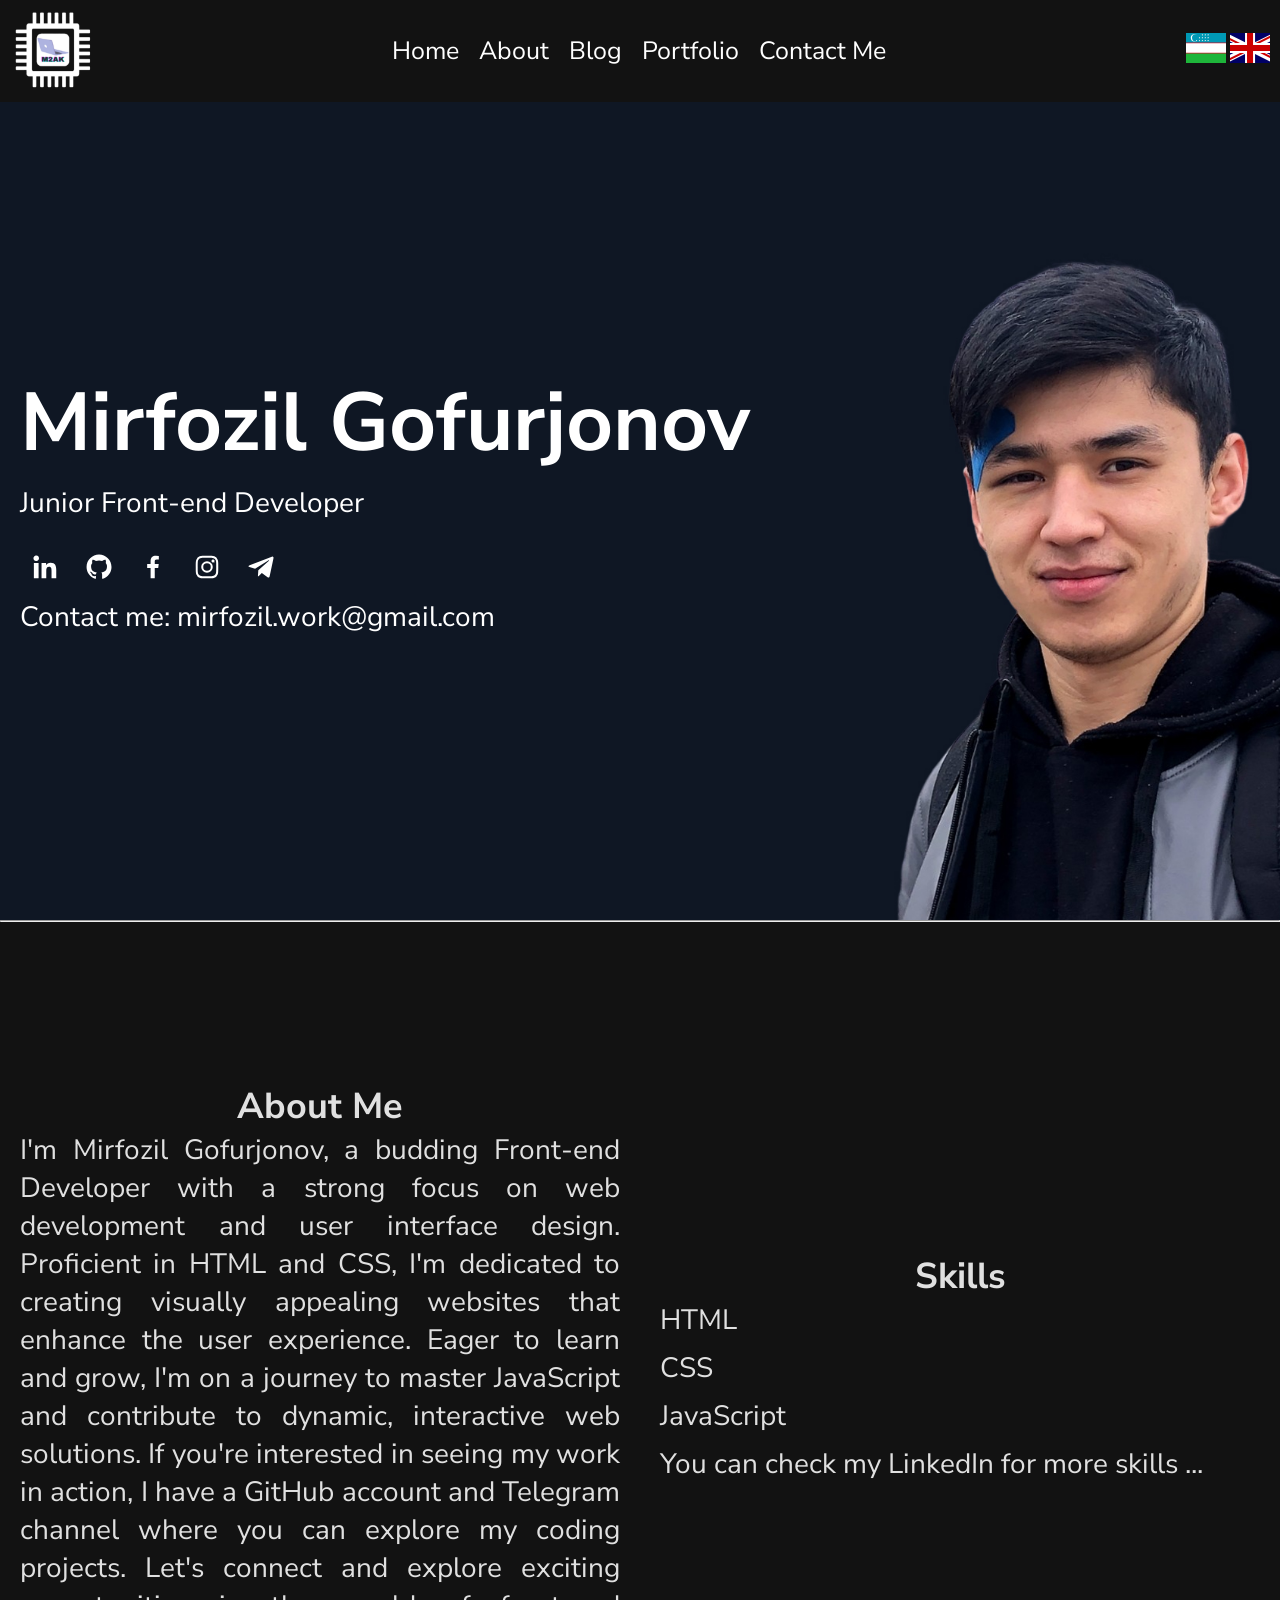
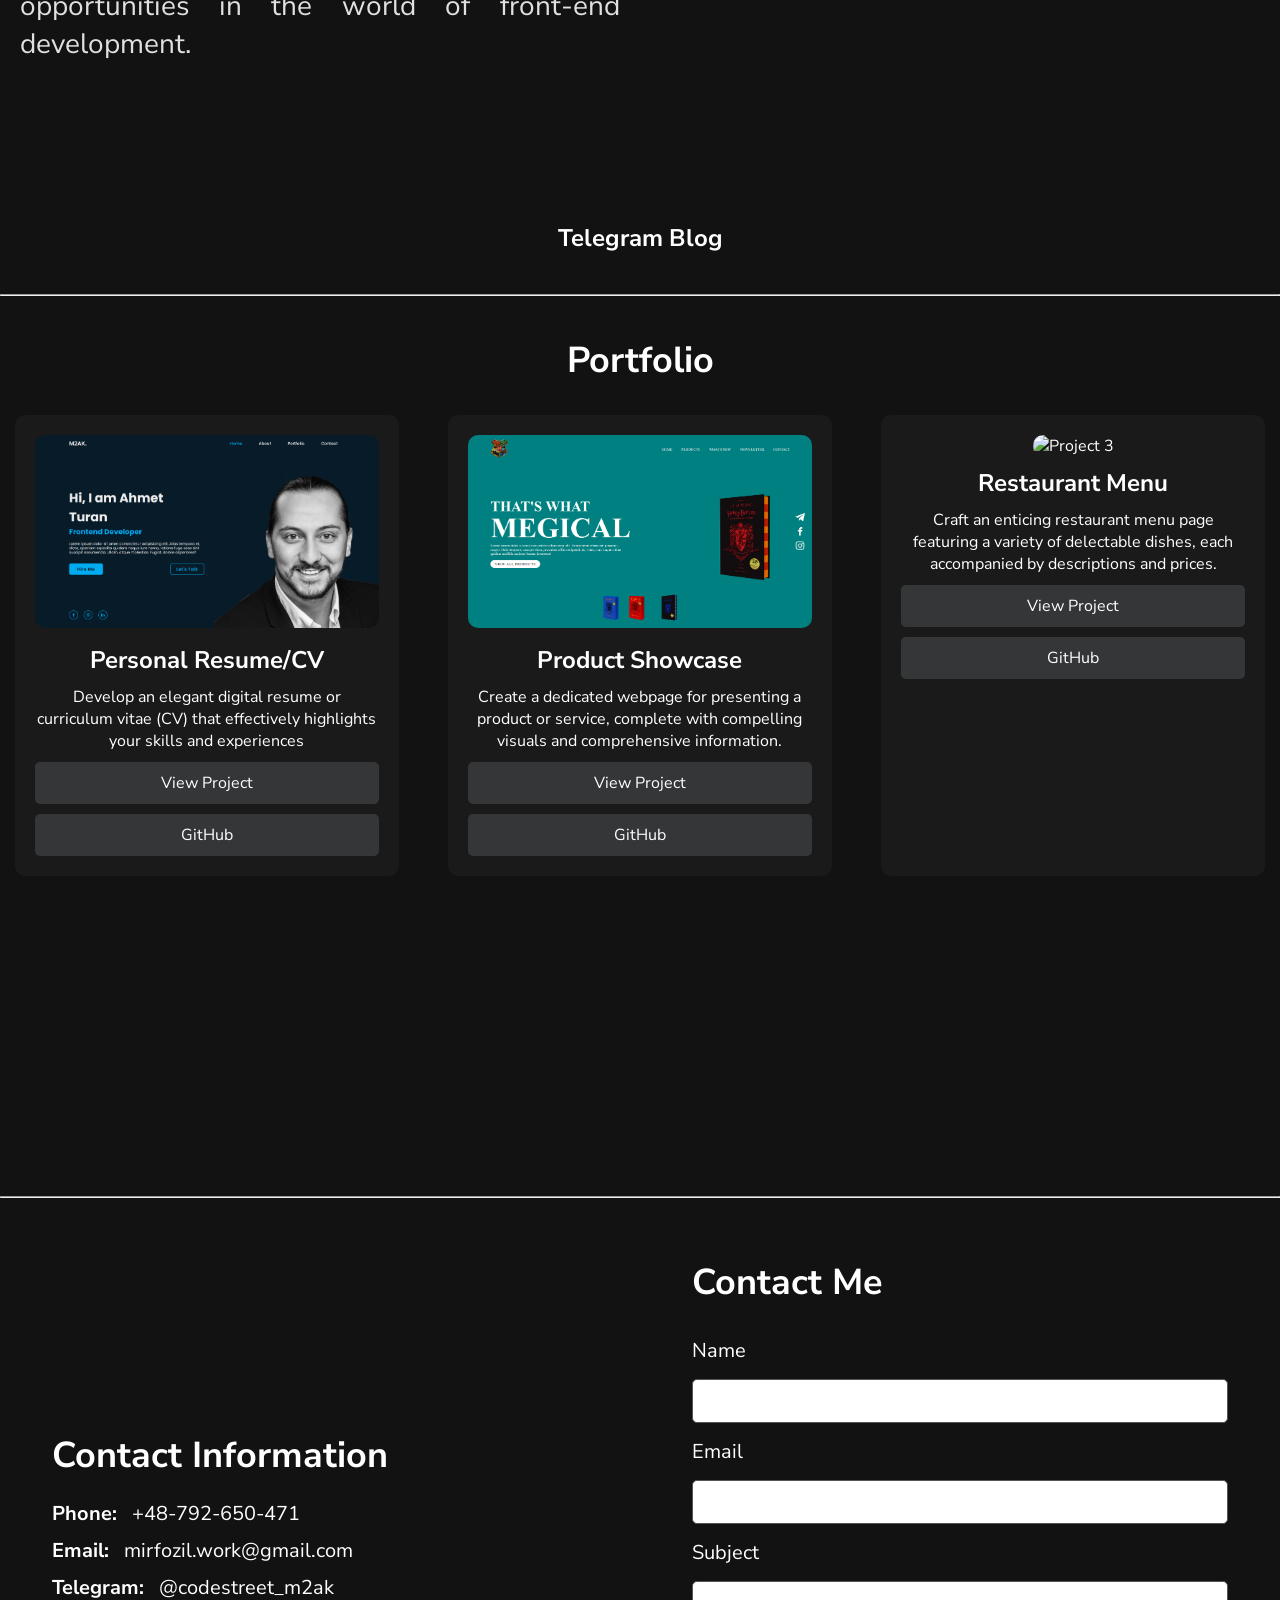
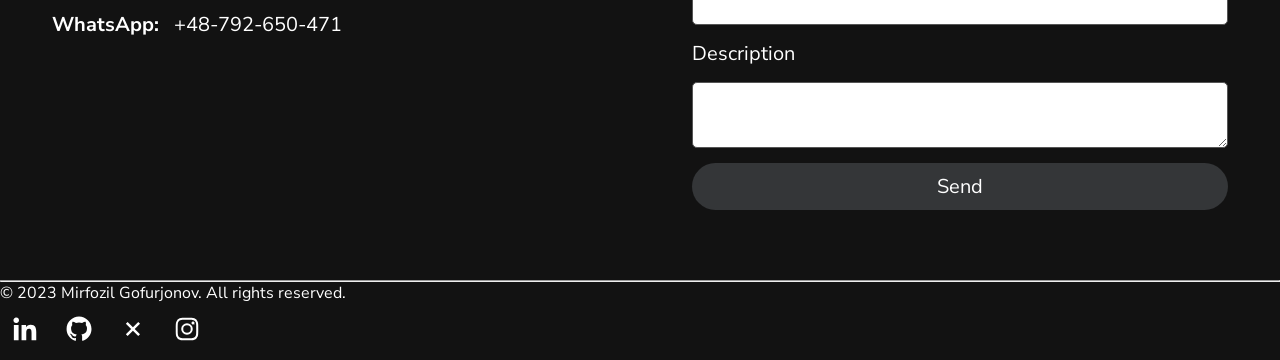
==== commit ecc31651: "button m" ====
--- a/index.html
+++ b/index.html
@@ -196,7 +196,7 @@
                 <label for="description">Description</label>
                 <textarea id="description" name="description" required></textarea>
                 
-                <button type="submit">Send (button out of order)</button>
+                <button type="submit">Send</button>
             </form>
         </div>
     </section>
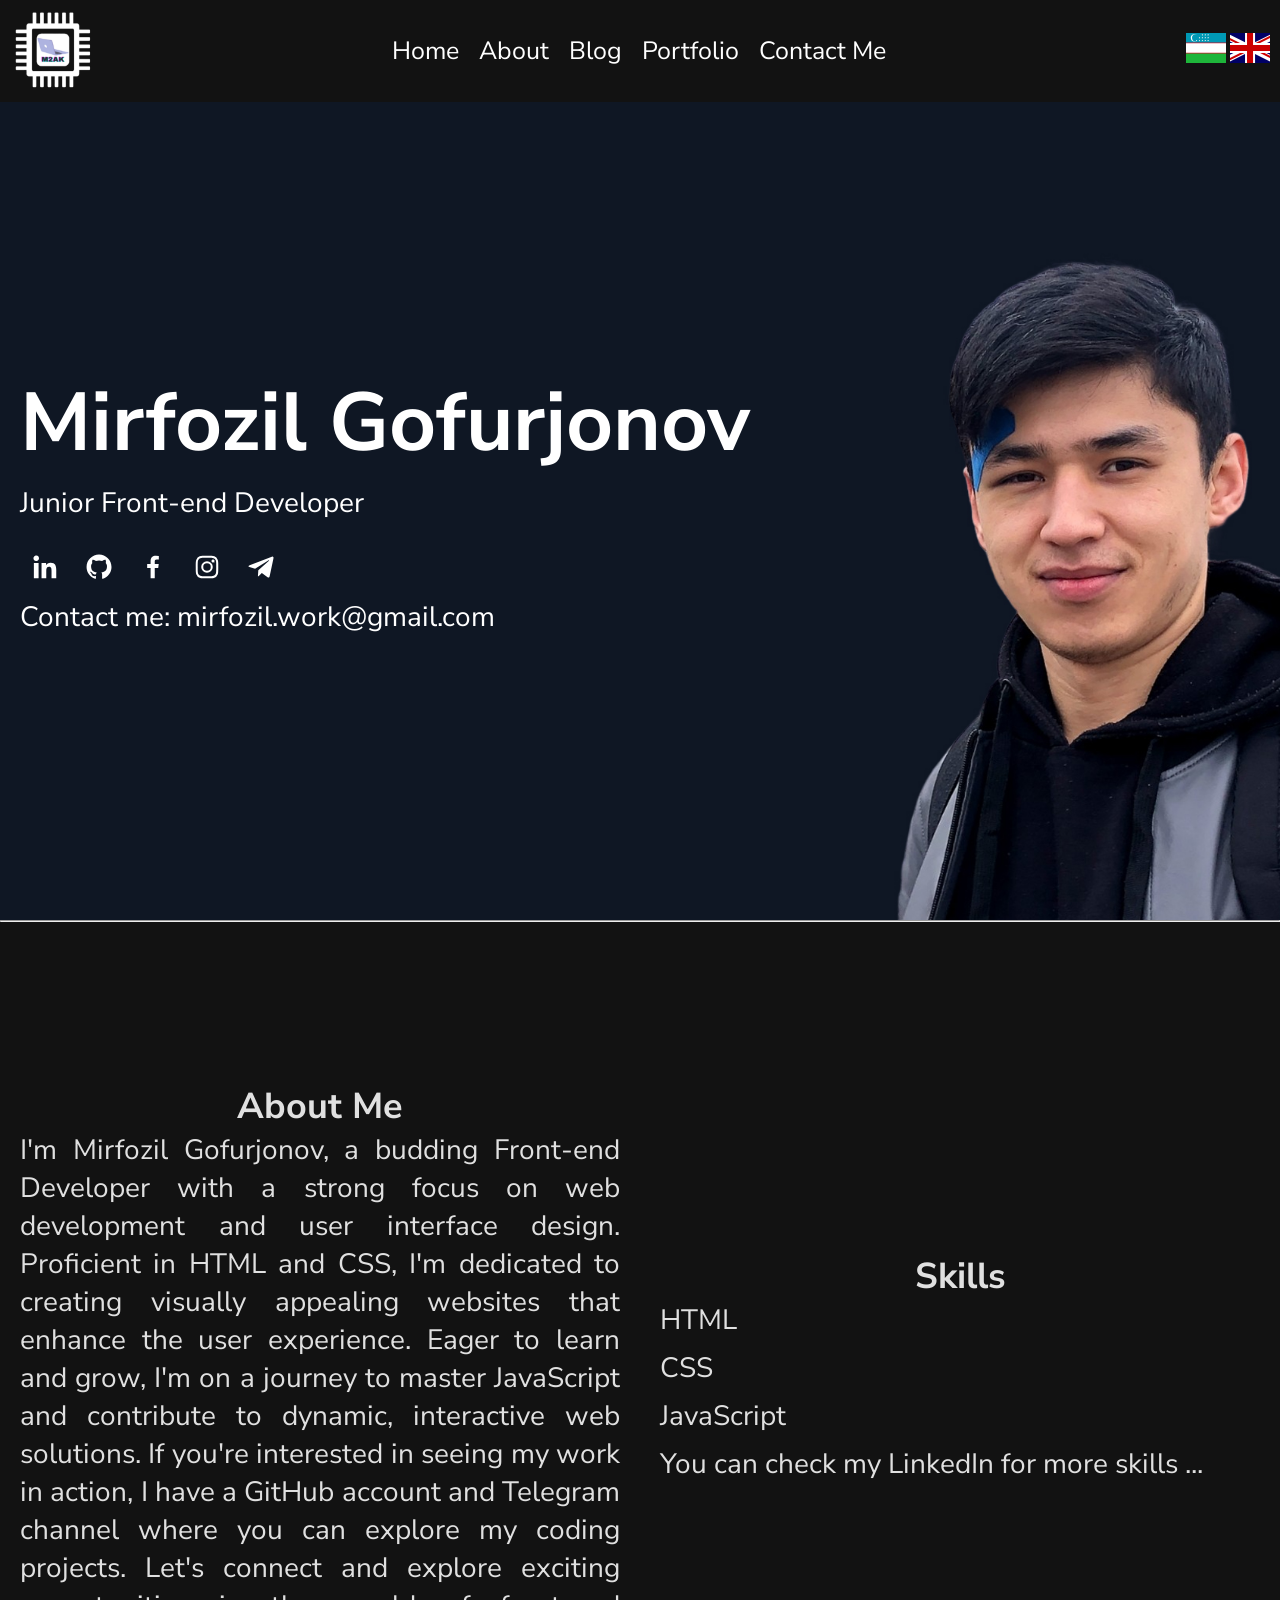
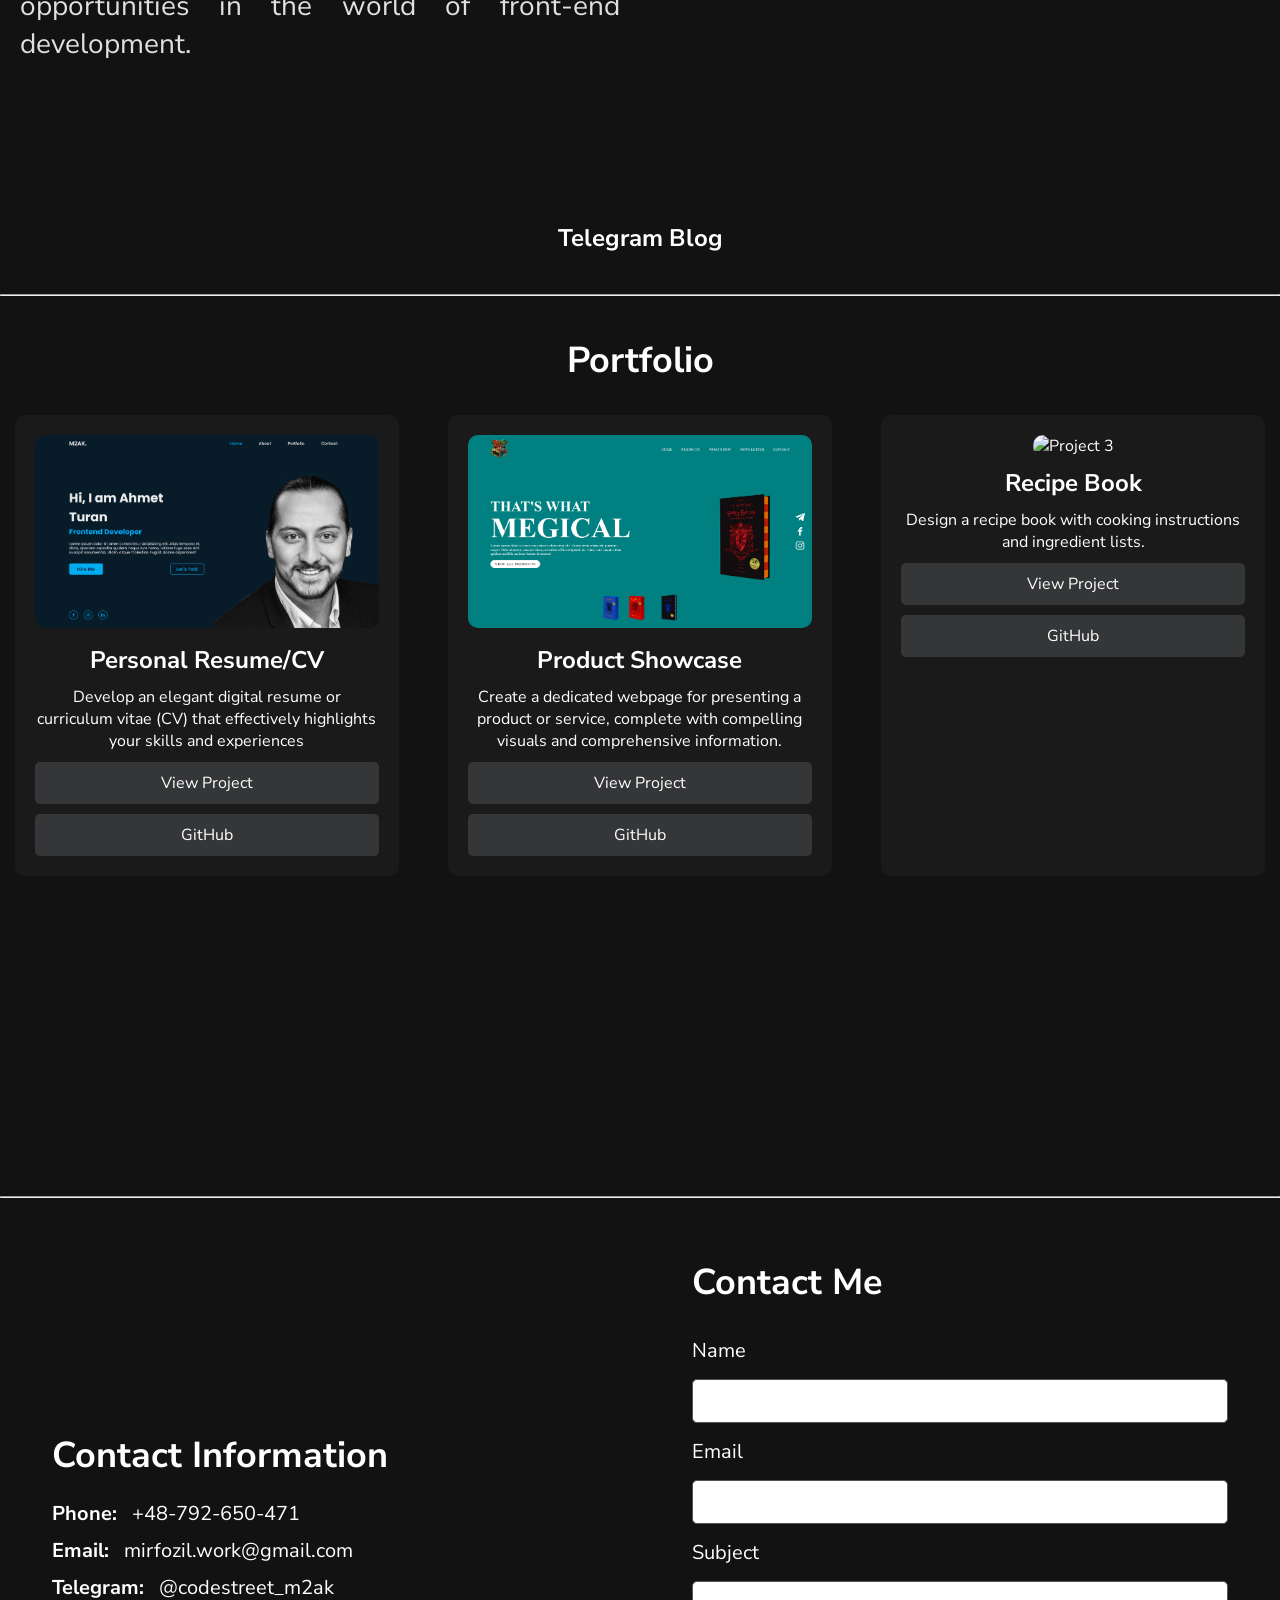
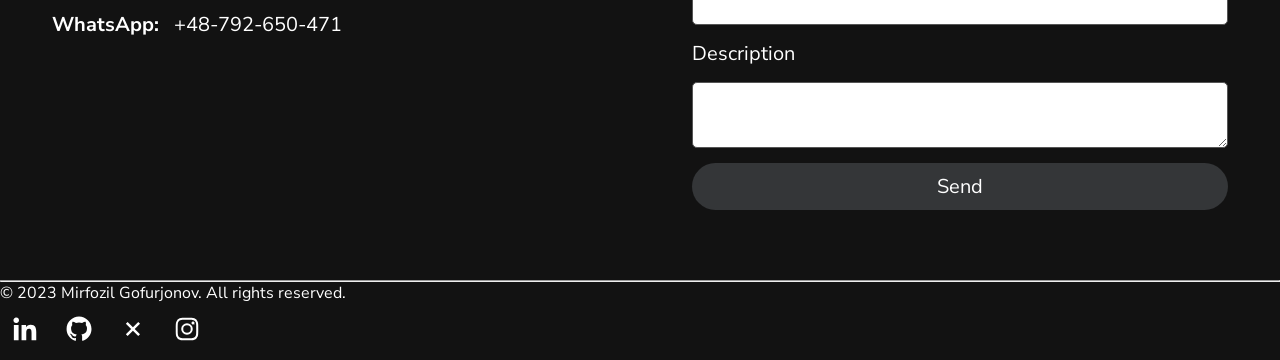
==== commit b811e9c2: "upgrade projects" ====
--- a/index.html
+++ b/index.html
@@ -159,12 +159,12 @@
             <!-- Project 3 -->
             <div class="project">
                 <img src="img/projects/project 3.png" alt="Project 3">
-                <h3>Restaurant Menu</h3>
-                <p>Craft an enticing restaurant menu page featuring a variety of delectable dishes, each accompanied by descriptions and prices.</p>
+                <h3>Recipe Book</h3>
+                <p>Design a recipe book with cooking instructions and ingredient lists.</p>
                 <a href="https://stately-wisp-ce8a71.netlify.app/" target="_blank">View Project</a>
                 <a href="https://github.com/m2ak-dev/7-project" target="_blank">GitHub</a>
             </div>
-
+            
         </div>
     </section>
     
